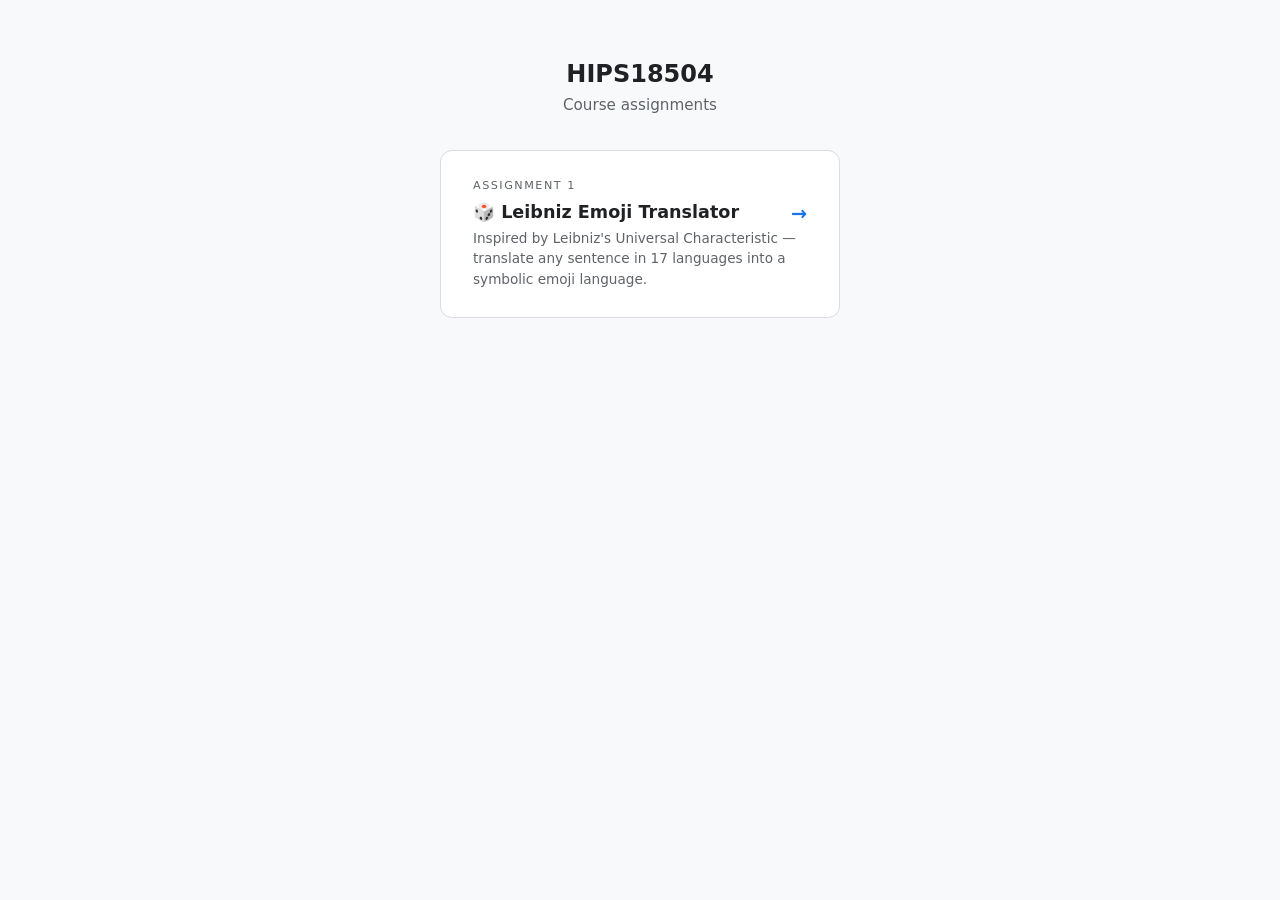
==== index.html @ 2ba0769f "create assignment 1" ====
<!DOCTYPE html>
<html lang="en">
<head>
  <meta charset="UTF-8" />
  <meta name="viewport" content="width=device-width, initial-scale=1.0" />
  <title>HIPS18504</title>
  <style>
    * { box-sizing: border-box; margin: 0; padding: 0; }
    body {
      font-family: 'Segoe UI', system-ui, sans-serif;
      background: #f8f9fa;
      color: #202124;
      min-height: 100vh;
      display: flex;
      flex-direction: column;
      align-items: center;
      padding: 60px 20px;
    }
    h1 { font-size: 1.5rem; font-weight: 600; margin-bottom: 8px; }
    p { color: #5f6368; font-size: 0.95rem; margin-bottom: 36px; }
    .card {
      background: #fff;
      border: 1px solid #dadce0;
      border-radius: 12px;
      padding: 28px 32px;
      max-width: 400px;
      width: 100%;
      text-decoration: none;
      color: inherit;
      display: block;
      transition: box-shadow 0.2s;
    }
    .card:hover { box-shadow: 0 2px 12px rgba(0,0,0,0.12); }
    .card-label {
      font-size: 0.7rem;
      text-transform: uppercase;
      letter-spacing: 1.5px;
      color: #5f6368;
      margin-bottom: 10px;
    }
    .card-title { font-size: 1.1rem; font-weight: 600; margin-bottom: 6px; }
    .card-desc { font-size: 0.85rem; color: #5f6368; line-height: 1.5; }
    .arrow { float: right; color: #1a73e8; font-size: 1.2rem; }
  </style>
</head>
<body>
  <h1>HIPS18504</h1>
  <p>Course assignments</p>

  <a class="card" href="Assignment1/index.html">
    <div class="card-label">Assignment 1</div>
    <div class="card-title">🎲 Leibniz Emoji Translator <span class="arrow">→</span></div>
    <div class="card-desc">
      Inspired by Leibniz's Universal Characteristic — translate any sentence in 17 languages into a symbolic emoji language.
    </div>
  </a>
</body>
</html>
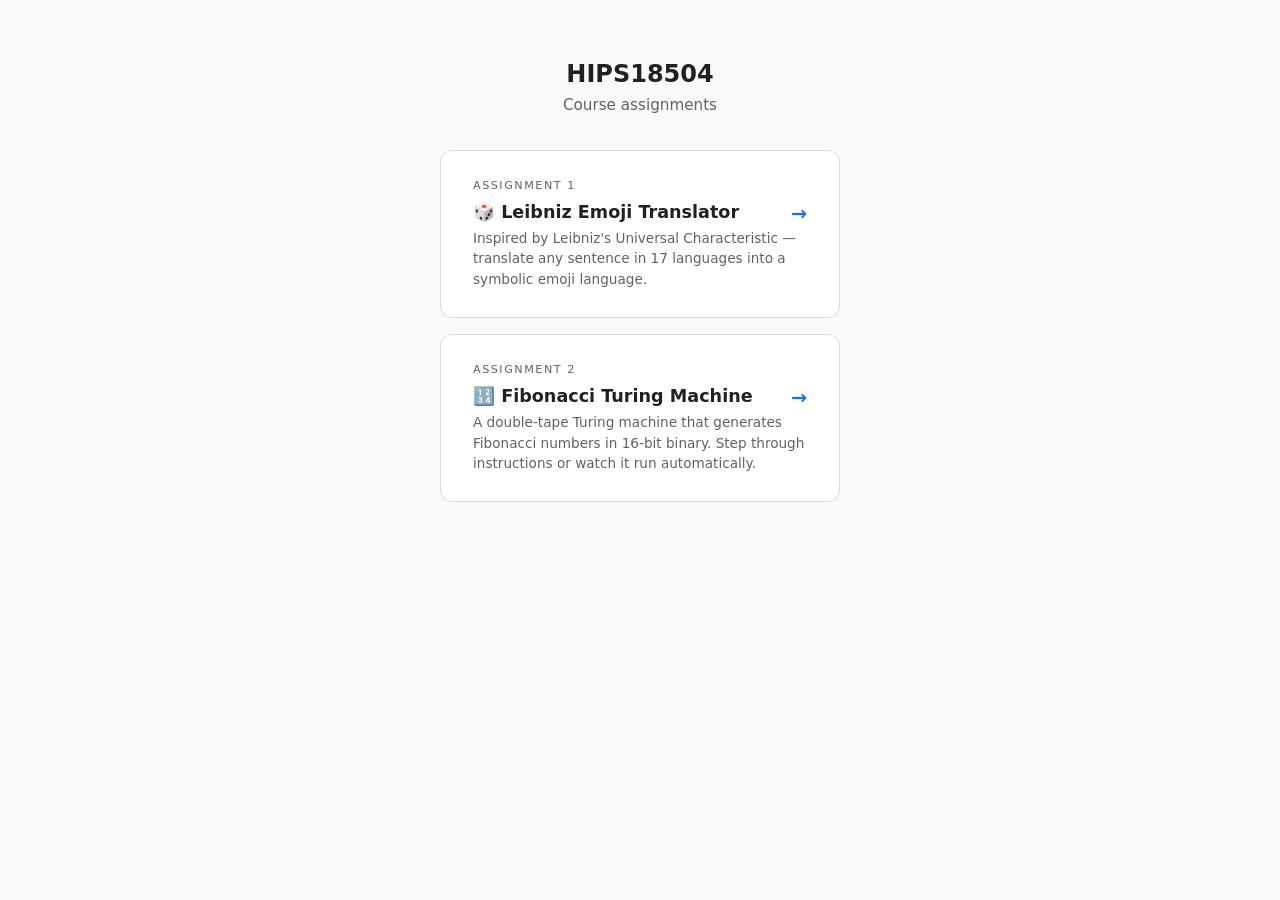
==== commit 95fd14ab: "assignment 2" ====
--- a/index.html
+++ b/index.html
@@ -54,5 +54,13 @@
       Inspired by Leibniz's Universal Characteristic — translate any sentence in 17 languages into a symbolic emoji language.
     </div>
   </a>
+
+  <a class="card" href="Assignment2/index.html" style="margin-top: 16px;">
+    <div class="card-label">Assignment 2</div>
+    <div class="card-title">🔢 Fibonacci Turing Machine <span class="arrow">→</span></div>
+    <div class="card-desc">
+      A double-tape Turing machine that generates Fibonacci numbers in 16-bit binary. Step through instructions or watch it run automatically.
+    </div>
+  </a>
 </body>
 </html>
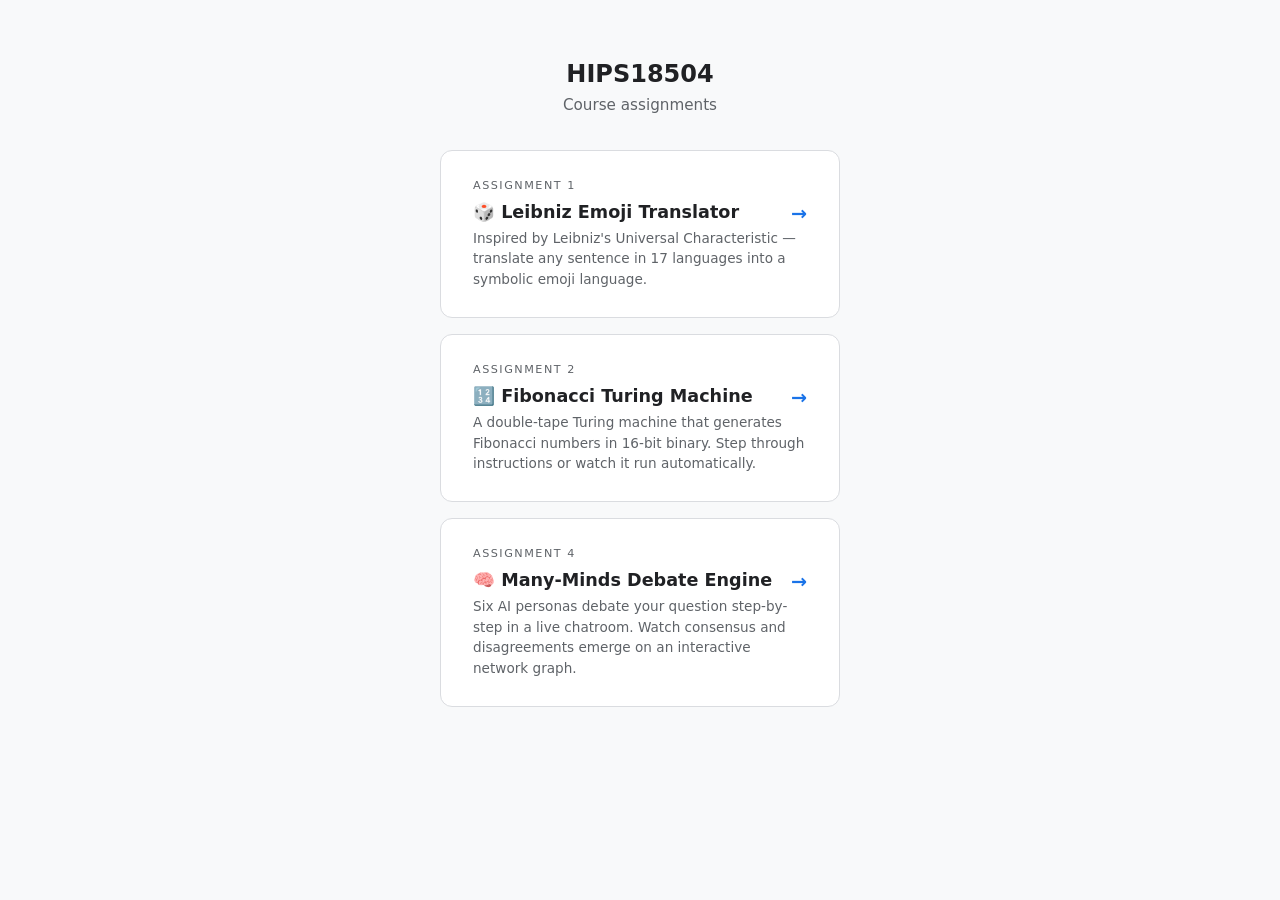
==== commit f3f90bec: "done" ====
--- a/index.html
+++ b/index.html
@@ -62,5 +62,13 @@
       A double-tape Turing machine that generates Fibonacci numbers in 16-bit binary. Step through instructions or watch it run automatically.
     </div>
   </a>
+
+  <a class="card" href="Assignment4/index.html" style="margin-top: 16px;">
+    <div class="card-label">Assignment 4</div>
+    <div class="card-title">🧠 Many-Minds Debate Engine <span class="arrow">→</span></div>
+    <div class="card-desc">
+      Six AI personas debate your question step-by-step in a live chatroom. Watch consensus and disagreements emerge on an interactive network graph.
+    </div>
+  </a>
 </body>
 </html>
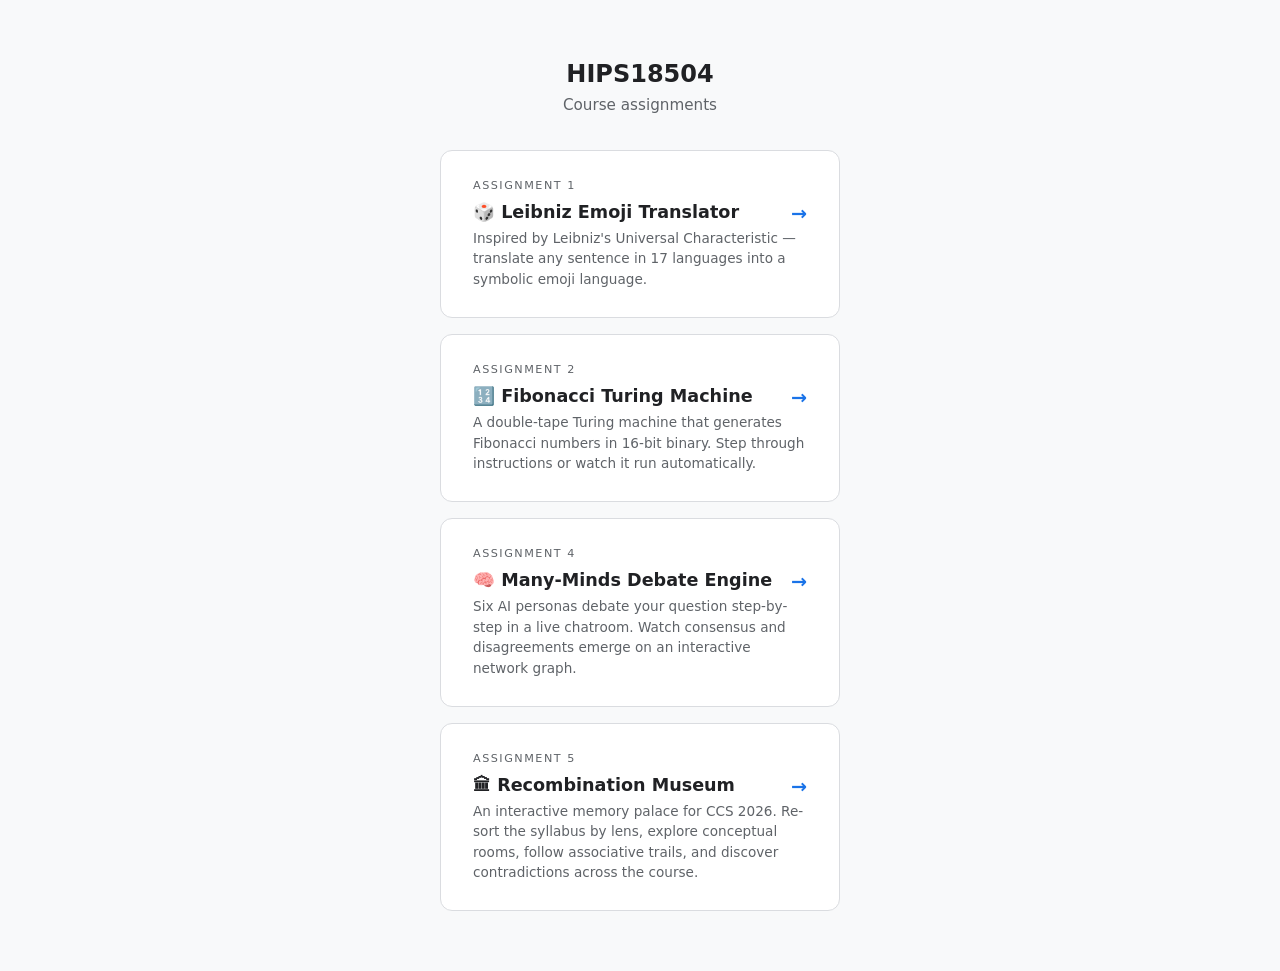
==== commit 99c06448: "assignment 5" ====
--- a/index.html
+++ b/index.html
@@ -70,5 +70,13 @@
       Six AI personas debate your question step-by-step in a live chatroom. Watch consensus and disagreements emerge on an interactive network graph.
     </div>
   </a>
+
+  <a class="card" href="Assignment5/index.html" style="margin-top: 16px;">
+    <div class="card-label">Assignment 5</div>
+    <div class="card-title">🏛 Recombination Museum <span class="arrow">→</span></div>
+    <div class="card-desc">
+      An interactive memory palace for CCS 2026. Re-sort the syllabus by lens, explore conceptual rooms, follow associative trails, and discover contradictions across the course.
+    </div>
+  </a>
 </body>
 </html>
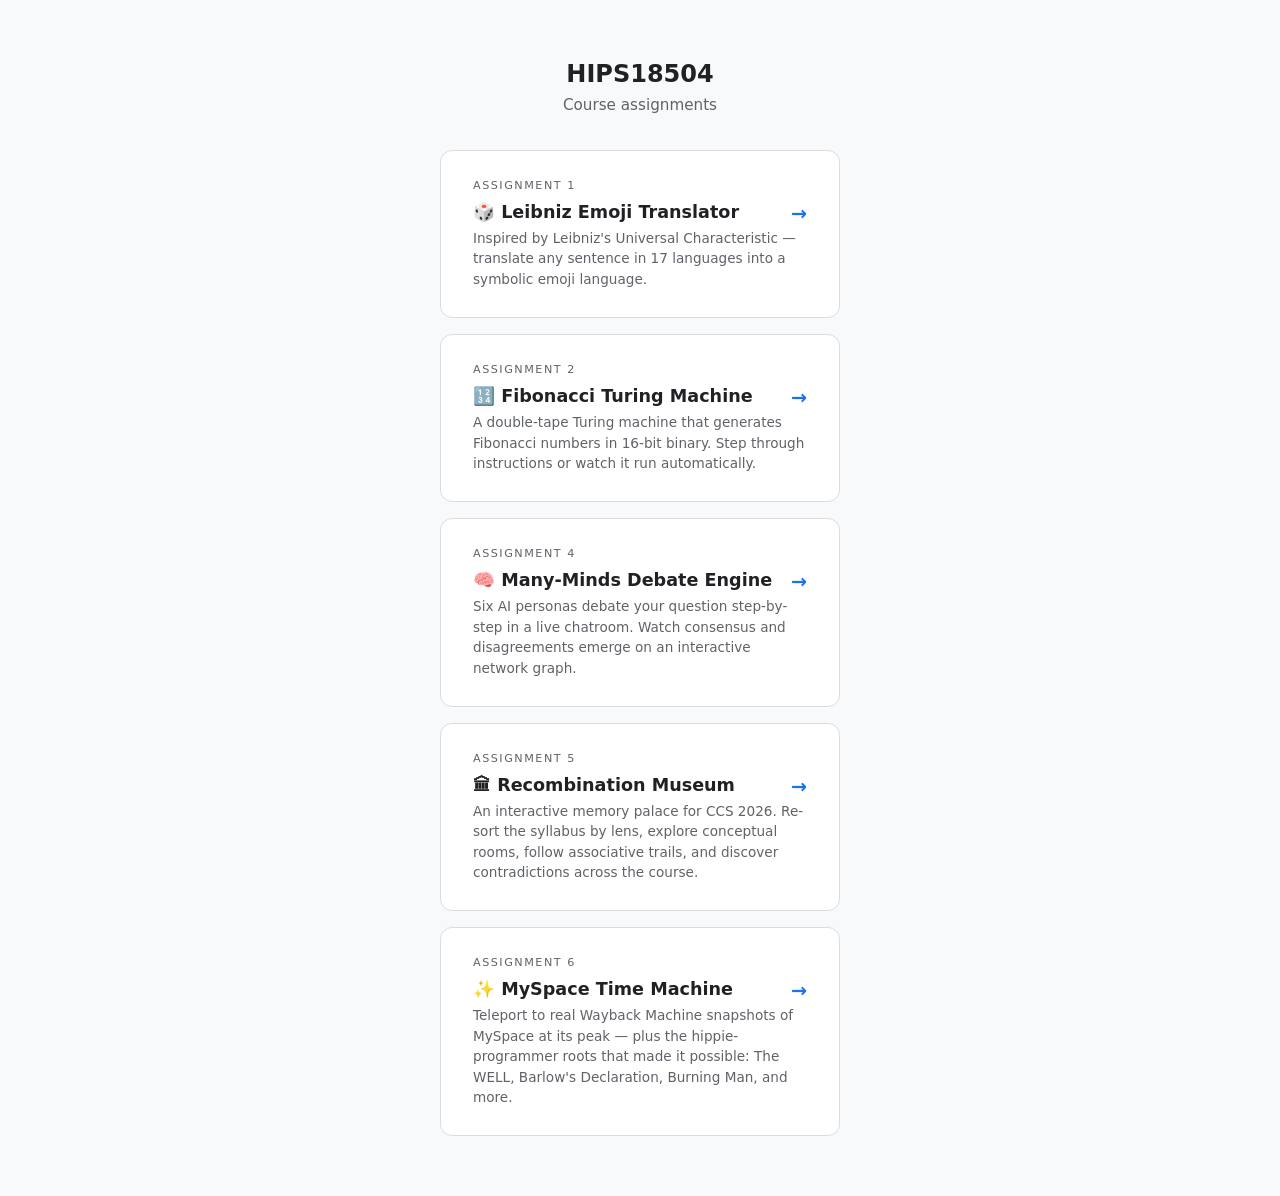
==== commit 0a44e067: "assignment 6" ====
--- a/index.html
+++ b/index.html
@@ -78,5 +78,13 @@
       An interactive memory palace for CCS 2026. Re-sort the syllabus by lens, explore conceptual rooms, follow associative trails, and discover contradictions across the course.
     </div>
   </a>
+
+  <a class="card" href="Assignment6/index.html" style="margin-top: 16px;">
+    <div class="card-label">Assignment 6</div>
+    <div class="card-title">✨ MySpace Time Machine <span class="arrow">→</span></div>
+    <div class="card-desc">
+      Teleport to real Wayback Machine snapshots of MySpace at its peak — plus the hippie-programmer roots that made it possible: The WELL, Barlow's Declaration, Burning Man, and more.
+    </div>
+  </a>
 </body>
 </html>
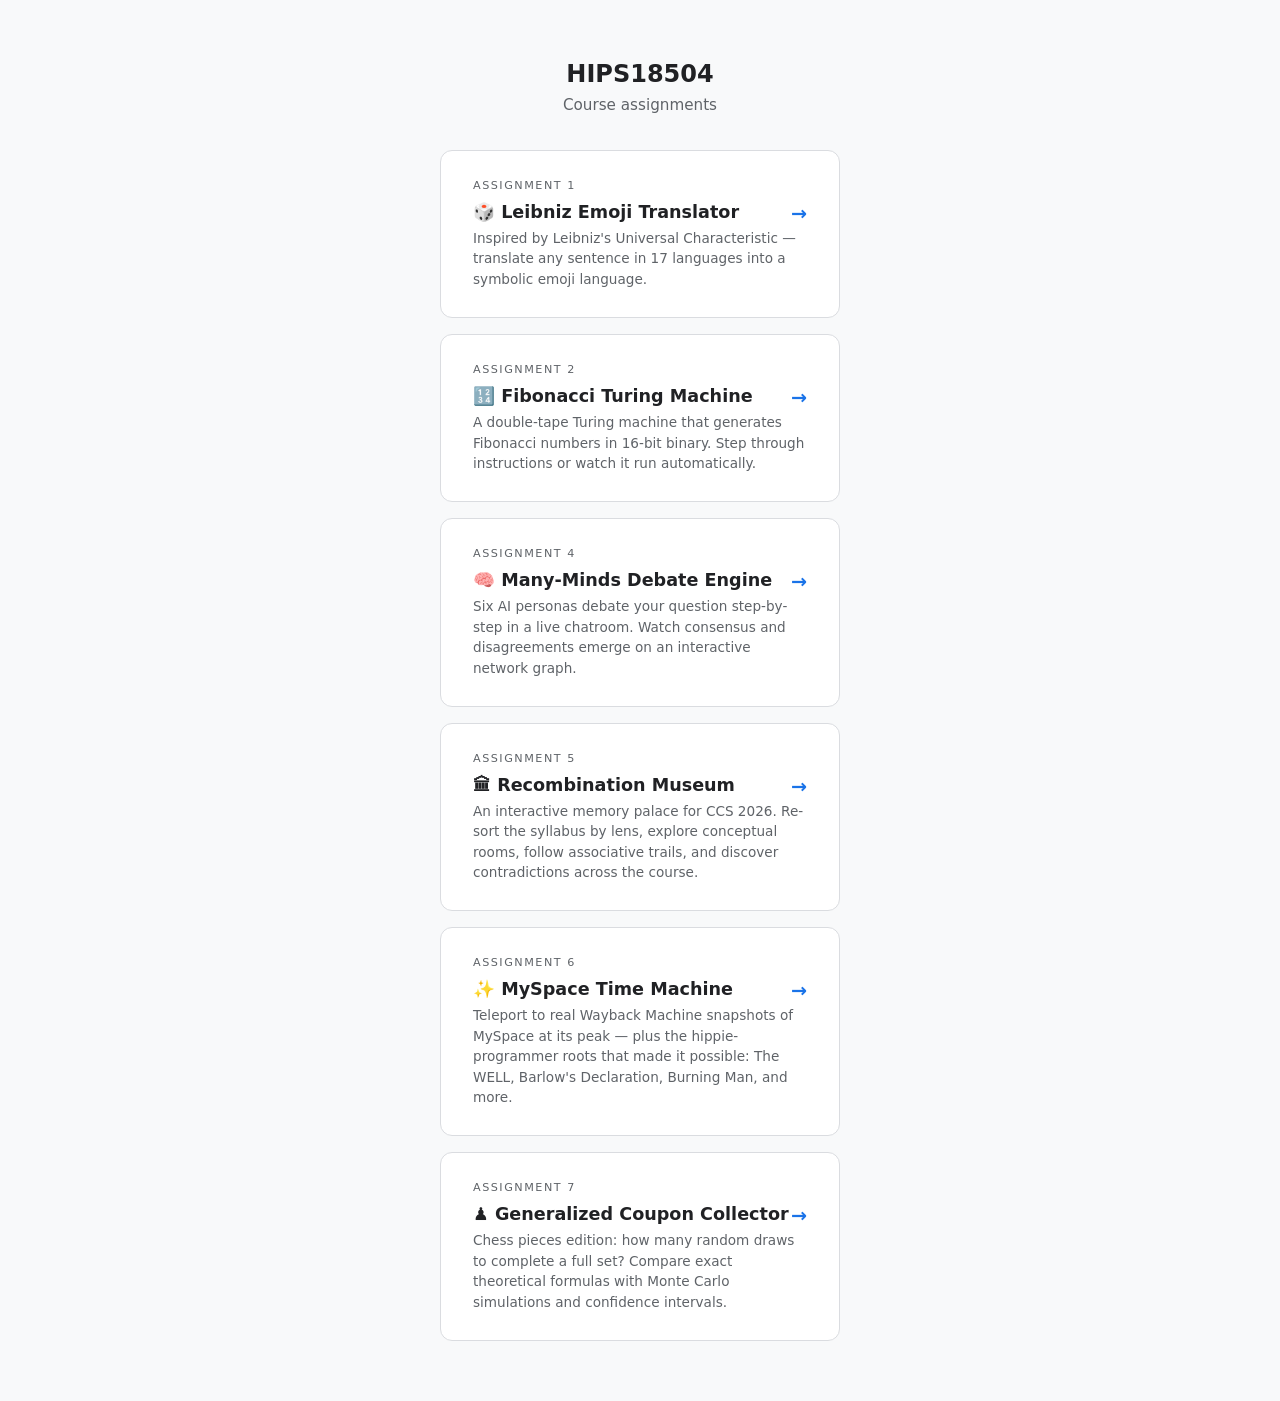
==== commit 92376502: "assignment 7" ====
--- a/index.html
+++ b/index.html
@@ -86,5 +86,13 @@
       Teleport to real Wayback Machine snapshots of MySpace at its peak — plus the hippie-programmer roots that made it possible: The WELL, Barlow's Declaration, Burning Man, and more.
     </div>
   </a>
+
+  <a class="card" href="Assignment7/index.html" style="margin-top: 16px;">
+    <div class="card-label">Assignment 7</div>
+    <div class="card-title">♟️ Generalized Coupon Collector <span class="arrow">→</span></div>
+    <div class="card-desc">
+      Chess pieces edition: how many random draws to complete a full set? Compare exact theoretical formulas with Monte Carlo simulations and confidence intervals.
+    </div>
+  </a>
 </body>
 </html>
